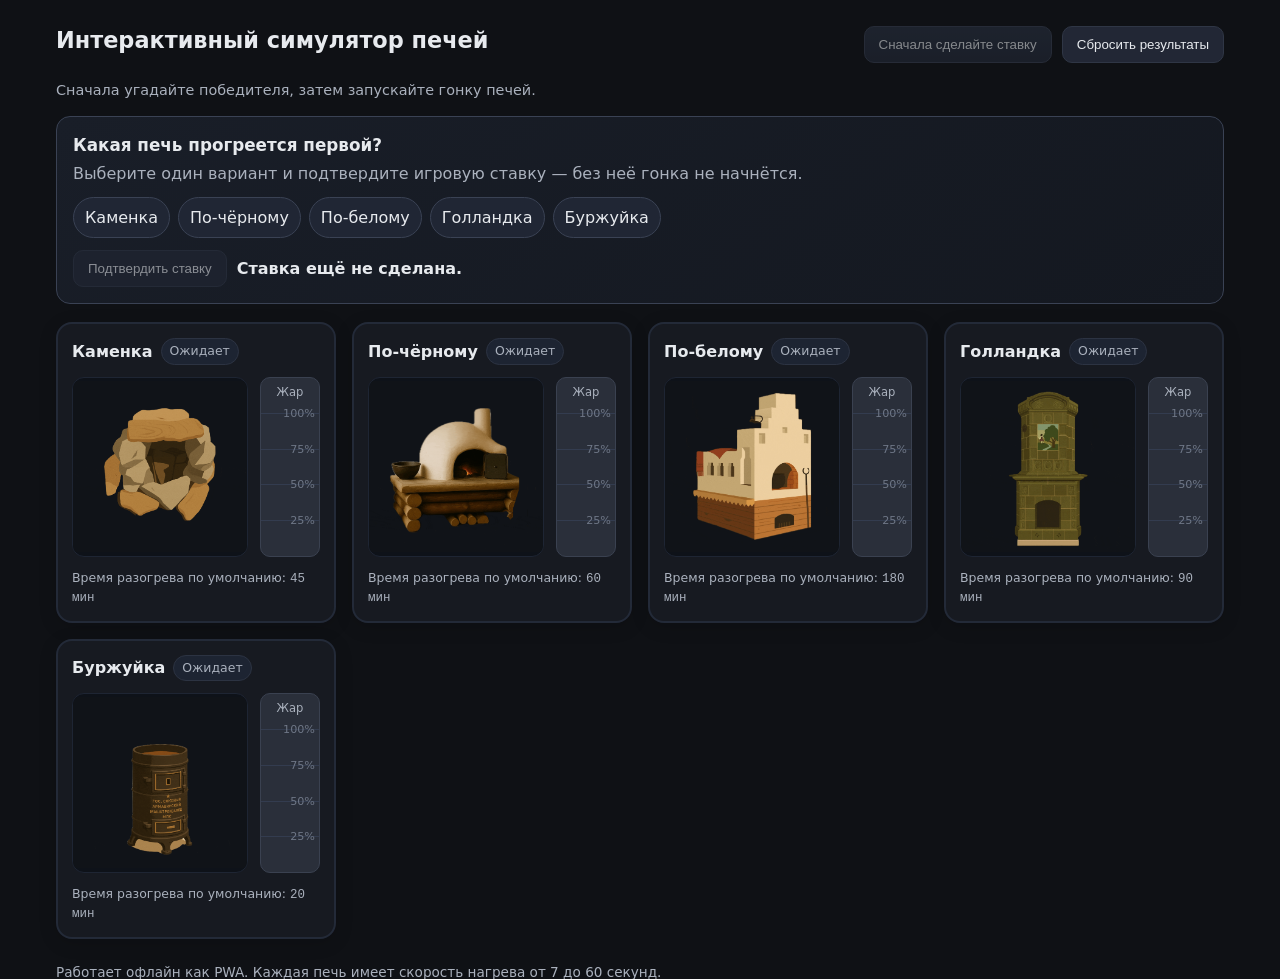
==== 03-simulator-pwa/index.html @ b63c6c53 "Добавить игру «Гонка пяти печей»" ====
<!DOCTYPE html>
<html lang="ru">
<head>
<meta charset="utf-8" />
<meta name="viewport" content="width=device-width, initial-scale=1" />
<title>Интерактивный симулятор печей</title>
<link rel="manifest" href="manifest.webmanifest">
<meta name="theme-color" content="#171a21"/>
<link rel="icon" href="icon-192.png" sizes="192x192">
<!-- iOS add-to-home -->
<meta name="apple-mobile-web-app-capable" content="yes">
<meta name="apple-mobile-web-app-status-bar-style" content="black-translucent">
<meta name="apple-mobile-web-app-title" content="Печи">
<link rel="apple-touch-icon" href="icon-512.png">
<style>
  :root{
    --bg:#0f1115;--card:#171a21;--ink:#e7eaee;--muted:#aab1bd;--accent:#f3b33f;--ok:#34d399;--warn:#f59e0b;--rail:#2a2f3a;--rail-border:#3a4150;--grid-gap:16px;
  }
  *{box-sizing:border-box}
  html,body{height:100%}
  body{margin:0;background:var(--bg);color:var(--ink);font:16px/1.45 system-ui,-apple-system,Segoe UI,Roboto,Ubuntu,"Helvetica Neue",Arial}
  h1{font-size:1.4rem;margin:0 0 8px}
  .wrap{max-width:1200px;margin:24px auto;padding:0 16px}
  .topbar{display:flex;gap:12px;align-items:center;justify-content:space-between;margin-bottom:16px}
  .hint{color:var(--muted);font-size:0.9rem}
  button{background:#222735;border:1px solid #2f3645;color:var(--ink);padding:10px 14px;border-radius:10px;cursor:pointer;transition:transform .06s ease,opacity .2s}
  button:hover{transform:translateY(-1px)}
  button:disabled{opacity:.55;cursor:not-allowed;transform:none}
  #startAll{background:linear-gradient(to bottom,#2a3242,#242b3a);border-color:#3a4254}
  .bet-panel{margin:14px 0 18px;padding:16px;border:1px solid #3a4254;border-radius:14px;background:linear-gradient(145deg,#191e28,#141820)}
  .bet-panel h2{margin:0 0 5px;font-size:1.05rem}.bet-panel p{margin:0 0 12px;color:var(--muted)}
  .bet-options{display:flex;gap:8px;flex-wrap:wrap}.bet-option{position:relative}.bet-option input{position:absolute;opacity:0;pointer-events:none}.bet-option span{display:block;padding:8px 11px;border:1px solid #3a4254;border-radius:999px;background:#202634;cursor:pointer}.bet-option input:checked+span{color:#16110a;background:var(--accent);border-color:#ffd36b;box-shadow:0 0 0 3px #f3b33f33}.bet-option input:disabled+span{opacity:.6;cursor:not-allowed}
  .bet-actions{display:flex;gap:10px;align-items:center;flex-wrap:wrap;margin-top:12px}.bet-result{min-height:22px;font-weight:700}.bet-result.win{color:#8ff0b8}.bet-result.lose{color:#ffd18a}
  .grid{display:grid;grid-template-columns:repeat(auto-fit,minmax(260px,1fr));gap:var(--grid-gap)}
  .stove{background:var(--card);border:2px solid #232a38;border-radius:16px;padding:14px;display:flex;flex-direction:column;gap:12px;box-shadow:0 4px 18px rgba(0,0,0,.15);transition:border-color .25s ease,box-shadow .25s ease}
  .stove.heatingHighlight{border-color:var(--warn);box-shadow:0 0 14px rgba(245,158,11,.35);}
  .stove.readyHighlight{border-color:var(--ok);box-shadow:0 0 16px rgba(52,211,153,.45);}
  .title{display:flex;align-items:center;gap:8px}
  .badge{font-size:.78rem;padding:3px 8px;border-radius:999px;border:1px solid #2c3342;color:var(--muted)}
  .badge.idle{background:#1d2432}
  .badge.heating{background:#2b2430;color:#ffd69b;border-color:#5a3a14}
  .badge.ready{background:#16261f;color:#baf7d0;border-color:#1f3b2c}
  .mediaRow{display:grid;grid-template-columns:1fr 60px;gap:12px;align-items:stretch}
  .media{background:#0e1219;border:1px solid #1e2533;border-radius:12px;display:flex;align-items:center;justify-content:center;position:relative;min-height:180px;overflow:hidden}
  .media img{width:100%;height:auto;object-fit:contain}
  .scale{position:relative;background:var(--rail);border:1px solid var(--rail-border);border-radius:10px;overflow:hidden;display:flex;align-items:flex-end;justify-content:center}
  .scale::before{content:"Жар";position:absolute;top:6px;left:50%;transform:translateX(-50%);font-size:.72rem;color:var(--muted)}
  .ticks{position:absolute;inset:0;pointer-events:none}
  .ticks div{position:absolute;left:0;right:0;height:1px;background:#364055;opacity:.8}
  .ticks div::after{position:absolute;right:4px;top:-7px;font-size:.7rem;color:#7f8899;content:attr(data-label)}
  .flame{width:100%;height:0%;background:linear-gradient(to top, #a83d21 0%, #ff7a35 45%, #ffd36b 90%);filter:drop-shadow(0 -2px 8px rgba(243,179,63,.45));border-top-left-radius:60px;border-top-right-radius:60px;transform-origin:bottom center;}
  .meta{display:flex;align-items:center;justify-content:space-between;gap:8px}
  .meta .timings{display:flex;flex-direction:column;gap:2px;font-variant-numeric:tabular-nums}
  .label{color:var(--muted);font-size:.78rem}
  .vals{display:flex;gap:8px;align-items:center}
  .vals span{padding:2px 6px;border:1px solid #2a3140;border-radius:8px;background:#0f1622}
  .actions{display:flex;gap:8px}
  footer{margin-top:24px;color:var(--muted);font-size:.85rem}
</style>
</head>
<body>
  <div class="wrap">
    <div class="topbar"><h1>Интерактивный симулятор печей</h1>
      <div style="display:flex;gap:10px;align-items:center">
        <button id="startAll" disabled>Сначала сделайте ставку</button>
        <button id="resetAll">Сбросить результаты</button>
      </div></div>
    <p class="hint">Сначала угадайте победителя, затем запускайте гонку печей.</p>
    <section class="bet-panel" aria-labelledby="betTitle">
      <h2 id="betTitle">Какая печь прогреется первой?</h2>
      <p>Выберите один вариант и подтвердите игровую ставку — без неё гонка не начнётся.</p>
      <div class="bet-options" id="betOptions"></div>
      <div class="bet-actions"><button id="confirmBet" disabled>Подтвердить ставку</button><div class="bet-result" id="betResult" aria-live="polite">Ставка ещё не сделана.</div></div>
    </section>
    <section class="grid" id="grid"></section>
    <footer>Работает офлайн как PWA. Каждая печь имеет скорость нагрева от 7 до 60 секунд.</footer>
  </div>
<script src="../shared/museum-promo.js"></script>
<script src="../shared/embed-height.js"></script>
<script>
// PWA registration
if ('serviceWorker' in navigator) {
  window.addEventListener('load', () => navigator.serviceWorker.register('./service-worker.js'));
}

const stovesData=[
  {name:'Каменка',time:'45 мин',duration:15000,imgStatic:'gg5bc208e054.gif',imgAnim:'gg122c7d9760.gif'},
  {name:'По-чёрному',time:'60 мин',duration:30000,imgStatic:'gg13441bdd7f.gif',imgAnim:'gg04a7642ce9.gif'},
  {name:'По-белому',time:'180 мин',duration:60000,imgStatic:'gg62f36d7bfd.gif',imgAnim:'gg2ccb60836e.gif'},
  {name:'Голландка',time:'90 мин',duration:45000,imgStatic:'gg65b65bc738.gif',imgAnim:'ggf82250599e.gif'},
  {name:'Буржуйка',time:'20 мин',duration:7000,imgStatic:'gg8fe06d82fe.gif',imgAnim:'gg35b3bef6e2.gif'}
];
const grid=document.getElementById('grid');
grid.innerHTML=stovesData.map(s=>`<article class="stove" data-name="${s.name}" data-duration="${s.duration}" data-imgstatic="${s.imgStatic||''}" data-imganim="${s.imgAnim||''}">
  <div class="title"><strong>${s.name}</strong><span class="badge idle" data-badge>Ожидает</span></div>
  <div class="mediaRow">
    <div class="media">${s.imgStatic?`<img src="${s.imgStatic}" alt="${s.name}">`:''}</div>
    <div class="scale" role="progressbar" aria-valuemin="0" aria-valuemax="100" aria-valuenow="0">
      <div class="ticks">
        <div style="top:80%" data-label="25%"></div>
        <div style="top:60%" data-label="50%"></div>
        <div style="top:40%" data-label="75%"></div>
        <div style="top:20%" data-label="100%"></div>
      </div>
      <div class="flame" data-flame></div>
    </div>
  </div>
  <div class="meta"><div class="timings"><div class="label">Время разогрева по умолчанию: <code class="inline">${s.time}</code></div></div></div>
</article>`).join('');
class Stove{
  constructor(root){this.root=root;this.name=root.dataset.name;this.duration=parseInt(root.dataset.duration);this.imgStatic=root.dataset.imgstatic;this.imgAnim=root.dataset.imganim;this.media=root.querySelector('.media');this.badge=root.querySelector('[data-badge]');this.scale=root.querySelector('.scale');this.flame=root.querySelector('[data-flame]');this.state='idle';this.t0=0;this.elapsed=0;this.raf=null;}
  start(){if(this.state!=='idle')return;this.setState('heating');this.t0=performance.now();if(this.imgAnim){this.media.innerHTML=`<img src="${this.imgAnim}" alt="${this.name}">`;}this.loop();}
  loop=()=>{this.raf=requestAnimationFrame(this.loop);this.elapsed=performance.now()-this.t0;const p=Math.min(this.elapsed/this.duration,1);this.render(p);if(p>=1){cancelAnimationFrame(this.raf);this.setState('ready');}}
  reset(){if(this.raf)cancelAnimationFrame(this.raf);this.raf=null;this.elapsed=0;this.render(0);if(this.imgStatic){this.media.innerHTML=`<img src="${this.imgStatic}" alt="${this.name}">`;}this.setState('idle');}
  setState(s){this.state=s;this.badge.classList.remove('idle','heating','ready');this.root.classList.remove('heatingHighlight','readyHighlight');if(s==='idle'){this.badge.classList.add('idle');this.badge.textContent='Ожидает';}
    if(s==='heating'){this.badge.classList.add('heating');this.badge.textContent='Греется';this.root.classList.add('heatingHighlight');}
    if(s==='ready'){this.badge.classList.add('ready');this.badge.textContent='Готово';this.root.classList.add('readyHighlight');if(this.imgStatic){this.media.innerHTML=`<img src="${this.imgStatic}" alt="${this.name}">`;}onStoveReady(this);}}
  render(p){this.flame.style.height=(p*100)+'%';this.scale.setAttribute('aria-valuenow',Math.round(p*100));} }
const stoves=[...document.querySelectorAll('.stove')].map(e=>new Stove(e));
const betOptions=document.getElementById('betOptions');
const confirmBet=document.getElementById('confirmBet');
const startAll=document.getElementById('startAll');
const betResult=document.getElementById('betResult');
let betChoice='',betLocked=false,raceActive=false,winner='';
betOptions.innerHTML=stovesData.map(s=>`<label class="bet-option"><input type="radio" name="bet" value="${s.name}"><span>${s.name}</span></label>`).join('');
betOptions.addEventListener('change',e=>{if(!betLocked&&e.target.name==='bet'){betChoice=e.target.value;confirmBet.disabled=false;betResult.className='bet-result';betResult.textContent=`Вы выбрали: ${betChoice}. Теперь подтвердите ставку.`;}});
confirmBet.addEventListener('click',()=>{if(!betChoice||betLocked)return;betLocked=true;confirmBet.disabled=true;betOptions.querySelectorAll('input').forEach(input=>input.disabled=true);stoves.forEach(s=>s.reset());startAll.disabled=false;startAll.textContent='Запустить гонку';betResult.className='bet-result';betResult.textContent=`Ставка принята: ${betChoice}. Можно запускать!`;});
startAll.addEventListener('click',()=>{if(!betLocked||raceActive)return;winner='';raceActive=true;startAll.disabled=true;startAll.textContent='Гонка идёт';betResult.className='bet-result';betResult.textContent=`Ваша ставка — ${betChoice}. Наблюдаем за шкалами жара…`;stoves.forEach(s=>s.start());});
function onStoveReady(stove){if(!raceActive||winner)return;winner=stove.name;raceActive=false;const won=winner===betChoice;betResult.className='bet-result '+(won?'win':'lose');betResult.textContent=won?`Верно! Первой прогрелась «${winner}». Буржуйка быстро отдаёт жар благодаря лёгкому металлическому корпусу.`:`Не угадали: первой прогрелась «${winner}». Буржуйка нагревается быстро благодаря лёгкому металлическому корпусу, но и остывает быстрее массивных кирпичных печей.`;startAll.textContent='Гонка завершена';setTimeout(()=>showMuseumPromo('Гонка печей завершена!'),900);}
function resetRace(){stoves.forEach(s=>s.reset());betChoice='';betLocked=false;raceActive=false;winner='';betOptions.querySelectorAll('input').forEach(input=>{input.disabled=false;input.checked=false});confirmBet.disabled=true;startAll.disabled=true;startAll.textContent='Сначала сделайте ставку';betResult.className='bet-result';betResult.textContent='Ставка ещё не сделана.';}
document.getElementById('resetAll').addEventListener('click',resetRace);
</script>
</body>
</html>
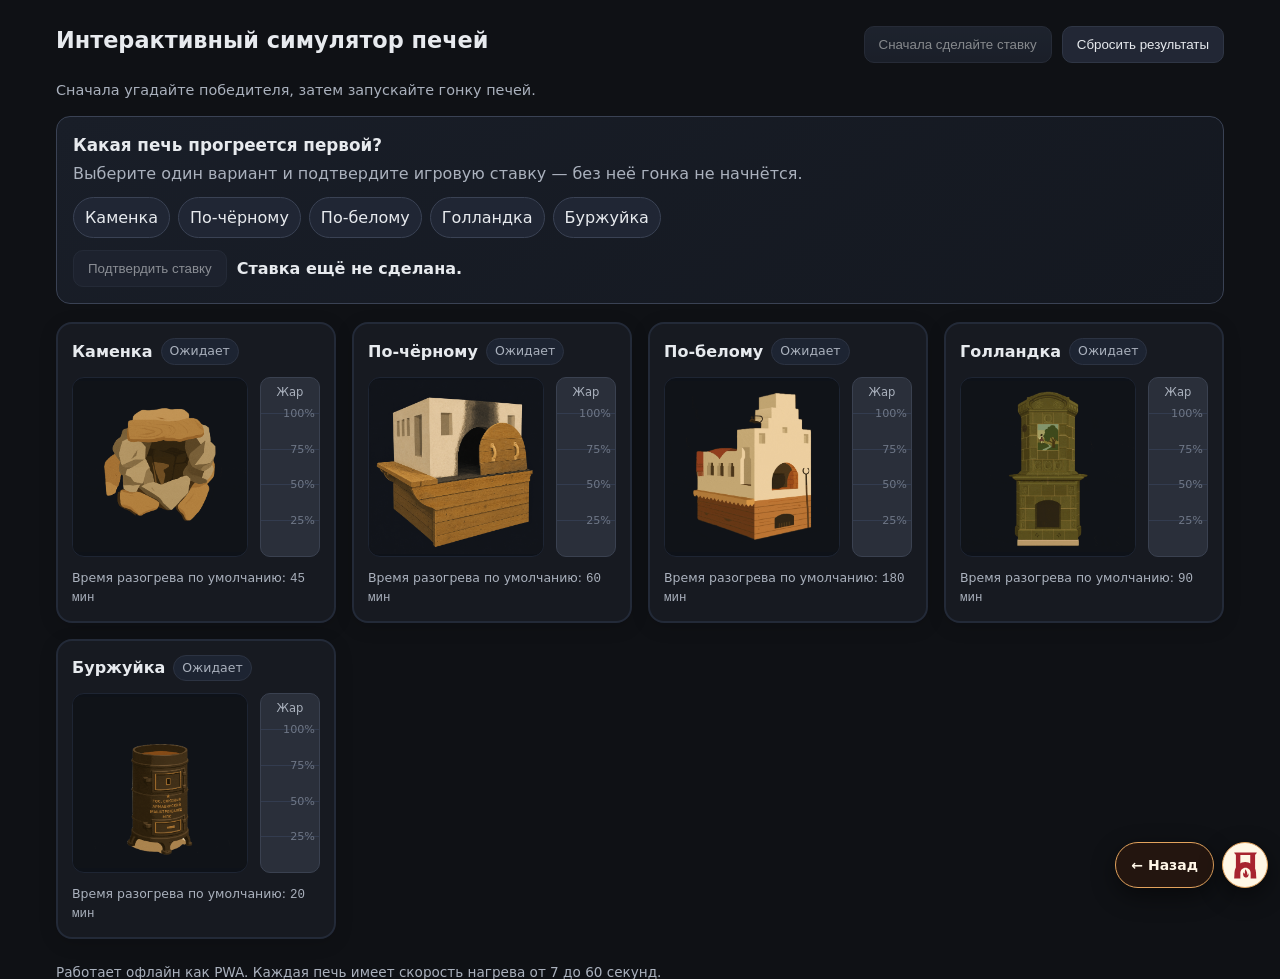
==== commit 371686be: "Обновить гонку печей и печь по-чёрному" ====
--- a/03-simulator-pwa/index.html
+++ b/03-simulator-pwa/index.html
@@ -56,6 +56,35 @@
   .vals span{padding:2px 6px;border:1px solid #2a3140;border-radius:8px;background:#0f1622}
   .actions{display:flex;gap:8px}
   footer{margin-top:24px;color:var(--muted);font-size:.85rem}
+  @media(max-width:700px){
+    html,body{height:auto;min-height:100%}
+    .wrap{width:100%;max-width:none;margin:0;padding:8px 6px 62px}
+    .topbar{gap:5px;margin-bottom:4px;align-items:flex-start}
+    .topbar>div{gap:4px!important;flex-wrap:wrap;justify-content:flex-end}
+    h1{max-width:125px;margin-top:3px;font-size:14px;line-height:1.05}
+    button{padding:6px 8px;border-radius:7px;font-size:10px}
+    .hint{margin:3px 0 5px;font-size:9px;line-height:1.2}
+    .bet-panel{margin:0 0 6px;padding:7px;border-radius:9px}
+    .bet-panel h2{margin-bottom:4px;font-size:11px}
+    .bet-panel p{display:none}
+    .bet-options{display:grid;grid-template-columns:repeat(5,minmax(0,1fr));gap:3px}
+    .bet-option span{min-width:0;padding:5px 1px;border-radius:6px;text-align:center;font-size:8px;line-height:1.05;white-space:nowrap;overflow:hidden;text-overflow:ellipsis}
+    .bet-actions{display:grid;grid-template-columns:auto 1fr;gap:6px;margin-top:6px}
+    .bet-result{min-height:0;font-size:8px;line-height:1.15}
+    .grid{grid-template-columns:repeat(5,minmax(0,1fr));gap:4px}
+    .stove{min-width:0;padding:4px;gap:4px;border-radius:8px}
+    .title{display:block;min-width:0;line-height:1}
+    .title strong{display:block;overflow:hidden;text-overflow:ellipsis;font-size:8px;white-space:nowrap}
+    .badge{display:none}
+    .mediaRow{grid-template-columns:minmax(0,1fr) 7px;gap:2px}
+    .media{min-height:52px;border-radius:5px}
+    .media img{width:100%;max-height:62px}
+    .scale{border-radius:4px}.scale::before,.ticks{display:none}
+    .meta{display:block}.timings{min-width:0}
+    .label{font-size:7px;line-height:1.05;text-align:center}
+    .label code{display:block;font-size:8px}
+    footer{display:none}
+  }
 </style>
 </head>
 <body>
@@ -75,8 +104,8 @@
     <section class="grid" id="grid"></section>
     <footer>Работает офлайн как PWA. Каждая печь имеет скорость нагрева от 7 до 60 секунд.</footer>
   </div>
-<script src="../shared/museum-promo.js"></script>
-<script src="../shared/embed-height.js"></script>
+<script src="../shared/museum-promo.js?v=2"></script>
+<script src="../shared/embed-height.js?v=2"></script>
 <script>
 // PWA registration
 if ('serviceWorker' in navigator) {
@@ -85,7 +114,7 @@
 
 const stovesData=[
   {name:'Каменка',time:'45 мин',duration:15000,imgStatic:'gg5bc208e054.gif',imgAnim:'gg122c7d9760.gif'},
-  {name:'По-чёрному',time:'60 мин',duration:30000,imgStatic:'gg13441bdd7f.gif',imgAnim:'gg04a7642ce9.gif'},
+  {name:'По-чёрному',time:'60 мин',duration:30000,imgStatic:'pech-po-chernomu.png',imgAnim:'pech-po-chernomu-fire.png'},
   {name:'По-белому',time:'180 мин',duration:60000,imgStatic:'gg62f36d7bfd.gif',imgAnim:'gg2ccb60836e.gif'},
   {name:'Голландка',time:'90 мин',duration:45000,imgStatic:'gg65b65bc738.gif',imgAnim:'ggf82250599e.gif'},
   {name:'Буржуйка',time:'20 мин',duration:7000,imgStatic:'gg8fe06d82fe.gif',imgAnim:'gg35b3bef6e2.gif'}
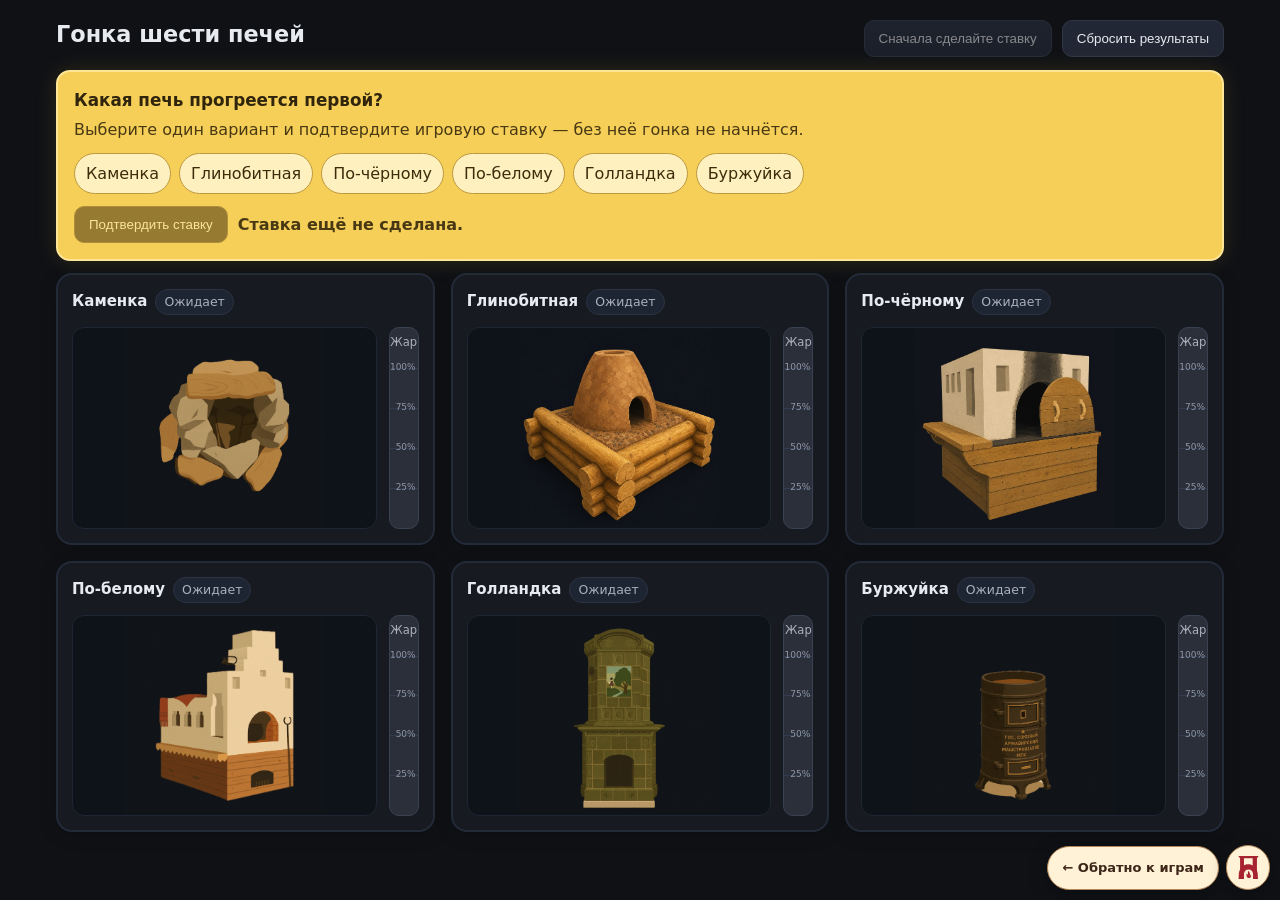
==== commit 2ee80138: "Гонка шести печей: глинобитная печь и мобильный экран" ====
--- a/03-simulator-pwa/index.html
+++ b/03-simulator-pwa/index.html
@@ -47,7 +47,7 @@
   .scale::before{content:"Жар";position:absolute;top:6px;left:50%;transform:translateX(-50%);font-size:.72rem;color:var(--muted)}
   .ticks{position:absolute;inset:0;pointer-events:none}
   .ticks div{position:absolute;left:0;right:0;height:1px;background:#364055;opacity:.8}
-  .ticks div::after{position:absolute;right:4px;top:-7px;font-size:.7rem;color:#7f8899;content:attr(data-label)}
+  .ticks div::after{position:absolute;right:2px;top:-7px;font-size:9px;color:#a9b2c2;content:attr(data-label)}
   .flame{width:100%;height:0%;background:linear-gradient(to top, #a83d21 0%, #ff7a35 45%, #ffd36b 90%);filter:drop-shadow(0 -2px 8px rgba(243,179,63,.45));border-top-left-radius:60px;border-top-right-radius:60px;transform-origin:bottom center;}
   .meta{display:flex;align-items:center;justify-content:space-between;gap:8px}
   .meta .timings{display:flex;flex-direction:column;gap:2px;font-variant-numeric:tabular-nums}
@@ -85,11 +85,16 @@
     .label code{display:block;font-size:8px}
     footer{display:none}
   }
+  .bet-panel{background:#f5cf57;color:#30250c;border:2px solid #ffe596;box-shadow:0 0 22px #e7b83326}.bet-panel p,.bet-panel .bet-result{color:#483813}.bet-option span{background:#fff1bf;color:#3c2c0c;border-color:#bc983e}.bet-option input:focus-visible+span{outline:3px solid #3e72c4}.bet-option input:checked+span{background:#603e0e;color:white;border-color:#603e0e}.bet-panel button{background:#493514;color:#fff4d2;border-color:#785c26}.bet-result.win{color:#235729!important}.bet-result.lose{color:#63380b!important}
+  .grid{grid-template-columns:repeat(3,minmax(0,1fr))}.media img{width:100%;height:100%;object-fit:contain}.meta{display:none}footer{display:none}.stove{min-height:0}.mediaRow{min-height:0;flex:1}.media{min-height:0}.title strong{font-size:15px}.scale{min-width:10px}
+  @media(min-width:901px){.wrap{height:var(--pech-viewport-height,100dvh);padding:18px 16px 68px;margin:0 auto;display:flex;flex-direction:column}.grid{flex:1;min-height:0;grid-template-rows:repeat(2,minmax(0,1fr))}.hint{display:none}.topbar{margin-bottom:0}.bet-panel{margin:12px 0}.mediaRow{grid-template-columns:minmax(0,1fr) 30px}.media{min-height:0}.media img{max-height:100%}}
+  @media(max-width:900px){html,body{height:100%;overflow:hidden}.wrap{height:var(--pech-viewport-height,100dvh);display:flex;flex-direction:column;width:100%;padding:12px 10px 66px;margin:0;gap:8px}.topbar{margin:0;gap:8px;flex-shrink:0}.topbar>div{gap:5px!important}h1{font-size:19px;max-width:170px;line-height:1.1;margin:0}.topbar button{font-size:11px;padding:8px 9px;min-height:36px}.hint{display:none}.bet-panel{margin:0;padding:10px;flex-shrink:0}.bet-panel h2{font-size:15px;line-height:1.2;margin-bottom:8px}.bet-panel p{display:none}.bet-options{display:grid;grid-template-columns:repeat(3,minmax(0,1fr));gap:5px}.bet-option span{min-height:31px;padding:7px 3px;font-size:11px;line-height:1.1;border-radius:6px;text-align:center;white-space:normal}.bet-actions{display:flex;gap:8px;margin-top:8px}.bet-actions button{font-size:11px;padding:8px;min-height:34px}.bet-result{font-size:10px;line-height:1.25;flex:1}.grid{flex:1;min-height:0;grid-template-columns:repeat(3,minmax(0,1fr));grid-template-rows:repeat(2,minmax(0,1fr));gap:7px}.stove{min-width:0;padding:7px;gap:6px;border-radius:12px}.title{min-height:26px;line-height:1.1;display:block}.title strong{font-size:12px;white-space:normal;overflow:visible;text-overflow:clip}.badge{display:none}.mediaRow{grid-template-columns:minmax(0,1fr) 10px;gap:4px}.media{min-height:0;border-radius:7px}.media img{height:100%;width:100%;max-height:none}.scale::before,.ticks{display:none}}
+  @media(max-height:690px) and (max-width:900px){.wrap{padding-top:7px;gap:5px}.topbar h1{font-size:15px}.topbar button{font-size:10px;min-height:31px;padding:6px}.bet-panel{padding:7px}.bet-panel h2{font-size:13px;margin-bottom:5px}.bet-option span{min-height:26px;padding:5px 2px;font-size:10px}.bet-actions{margin-top:5px}.bet-result{font-size:9px}.title strong{font-size:11px}.title{min-height:23px}}
 </style>
 </head>
-<body>
+<body data-pech-fit>
   <div class="wrap">
-    <div class="topbar"><h1>Интерактивный симулятор печей</h1>
+    <div class="topbar"><h1>Гонка шести печей</h1>
       <div style="display:flex;gap:10px;align-items:center">
         <button id="startAll" disabled>Сначала сделайте ставку</button>
         <button id="resetAll">Сбросить результаты</button>
@@ -104,16 +109,17 @@
     <section class="grid" id="grid"></section>
     <footer>Работает офлайн как PWA. Каждая печь имеет скорость нагрева от 7 до 60 секунд.</footer>
   </div>
-<script src="../shared/museum-promo.js?v=2"></script>
-<script src="../shared/embed-height.js?v=2"></script>
+<script src="../shared/museum-promo.js?v=3"></script>
+<script src="../shared/embed-height.js?v=3"></script>
 <script>
 // PWA registration
-if ('serviceWorker' in navigator) {
+if ('serviceWorker' in navigator && ['http:','https:'].includes(location.protocol)) {
   window.addEventListener('load', () => navigator.serviceWorker.register('./service-worker.js'));
 }
 
 const stovesData=[
   {name:'Каменка',time:'45 мин',duration:15000,imgStatic:'gg5bc208e054.gif',imgAnim:'gg122c7d9760.gif'},
+  {name:'Глинобитная',duration:22000,imgStatic:'glinobitnaya.png',imgAnim:'glinobitnaya.png'},
   {name:'По-чёрному',time:'60 мин',duration:30000,imgStatic:'pech-po-chernomu.png',imgAnim:'pech-po-chernomu-fire.png'},
   {name:'По-белому',time:'180 мин',duration:60000,imgStatic:'gg62f36d7bfd.gif',imgAnim:'gg2ccb60836e.gif'},
   {name:'Голландка',time:'90 мин',duration:45000,imgStatic:'gg65b65bc738.gif',imgAnim:'ggf82250599e.gif'},
@@ -134,7 +140,6 @@
       <div class="flame" data-flame></div>
     </div>
   </div>
-  <div class="meta"><div class="timings"><div class="label">Время разогрева по умолчанию: <code class="inline">${s.time}</code></div></div></div>
 </article>`).join('');
 class Stove{
   constructor(root){this.root=root;this.name=root.dataset.name;this.duration=parseInt(root.dataset.duration);this.imgStatic=root.dataset.imgstatic;this.imgAnim=root.dataset.imganim;this.media=root.querySelector('.media');this.badge=root.querySelector('[data-badge]');this.scale=root.querySelector('.scale');this.flame=root.querySelector('[data-flame]');this.state='idle';this.t0=0;this.elapsed=0;this.raf=null;}
@@ -150,13 +155,13 @@
 const confirmBet=document.getElementById('confirmBet');
 const startAll=document.getElementById('startAll');
 const betResult=document.getElementById('betResult');
-let betChoice='',betLocked=false,raceActive=false,winner='';
+let betChoice='',betLocked=false,raceActive=false,winner='',promoTimer=null;
 betOptions.innerHTML=stovesData.map(s=>`<label class="bet-option"><input type="radio" name="bet" value="${s.name}"><span>${s.name}</span></label>`).join('');
 betOptions.addEventListener('change',e=>{if(!betLocked&&e.target.name==='bet'){betChoice=e.target.value;confirmBet.disabled=false;betResult.className='bet-result';betResult.textContent=`Вы выбрали: ${betChoice}. Теперь подтвердите ставку.`;}});
 confirmBet.addEventListener('click',()=>{if(!betChoice||betLocked)return;betLocked=true;confirmBet.disabled=true;betOptions.querySelectorAll('input').forEach(input=>input.disabled=true);stoves.forEach(s=>s.reset());startAll.disabled=false;startAll.textContent='Запустить гонку';betResult.className='bet-result';betResult.textContent=`Ставка принята: ${betChoice}. Можно запускать!`;});
 startAll.addEventListener('click',()=>{if(!betLocked||raceActive)return;winner='';raceActive=true;startAll.disabled=true;startAll.textContent='Гонка идёт';betResult.className='bet-result';betResult.textContent=`Ваша ставка — ${betChoice}. Наблюдаем за шкалами жара…`;stoves.forEach(s=>s.start());});
-function onStoveReady(stove){if(!raceActive||winner)return;winner=stove.name;raceActive=false;const won=winner===betChoice;betResult.className='bet-result '+(won?'win':'lose');betResult.textContent=won?`Верно! Первой прогрелась «${winner}». Буржуйка быстро отдаёт жар благодаря лёгкому металлическому корпусу.`:`Не угадали: первой прогрелась «${winner}». Буржуйка нагревается быстро благодаря лёгкому металлическому корпусу, но и остывает быстрее массивных кирпичных печей.`;startAll.textContent='Гонка завершена';setTimeout(()=>showMuseumPromo('Гонка печей завершена!'),900);}
-function resetRace(){stoves.forEach(s=>s.reset());betChoice='';betLocked=false;raceActive=false;winner='';betOptions.querySelectorAll('input').forEach(input=>{input.disabled=false;input.checked=false});confirmBet.disabled=true;startAll.disabled=true;startAll.textContent='Сначала сделайте ставку';betResult.className='bet-result';betResult.textContent='Ставка ещё не сделана.';}
+function onStoveReady(stove){if(!raceActive||winner)return;winner=stove.name;raceActive=false;const won=winner===betChoice;betResult.className='bet-result '+(won?'win':'lose');betResult.textContent=won?`Верно! Первой прогрелась «${winner}». Буржуйка быстро отдаёт жар благодаря лёгкому металлическому корпусу.`:`Не угадали: первой прогрелась «${winner}». Буржуйка нагревается быстро благодаря лёгкому металлическому корпусу, но и остывает быстрее массивных кирпичных печей.`;startAll.textContent='Гонка завершена';promoTimer=setTimeout(()=>{if(winner)showMuseumPromo('Гонка печей завершена!')},900);}
+function resetRace(){clearTimeout(promoTimer);stoves.forEach(s=>s.reset());betChoice='';betLocked=false;raceActive=false;winner='';betOptions.querySelectorAll('input').forEach(input=>{input.disabled=false;input.checked=false});confirmBet.disabled=true;startAll.disabled=true;startAll.textContent='Сначала сделайте ставку';betResult.className='bet-result';betResult.textContent='Ставка ещё не сделана.';}
 document.getElementById('resetAll').addEventListener('click',resetRace);
 </script>
 </body>
